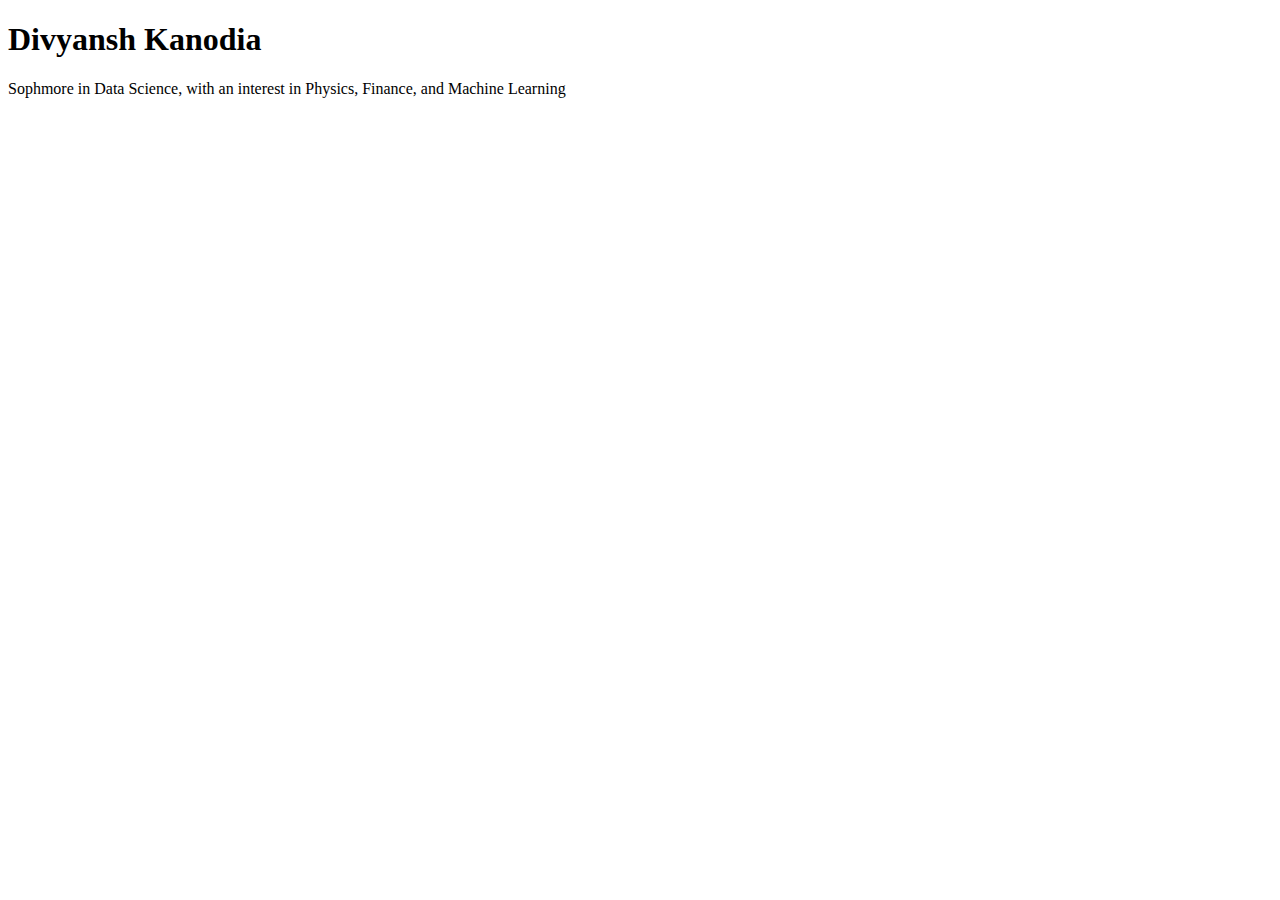
==== index.html @ 6568efee "Create index.html" ====
<!DOCTYPE html>
<html lang="en">
<head>
    <meta charset="UTF-8">
    <meta name="viewport" content="width=device-width, initial-scale=1.0">
    <title>Divyansh: Personal site and portfolio</title>
</head>
<body>
    <h1>Divyansh Kanodia</h1>
    <p>Sophmore in Data Science, with an interest in Physics, Finance, and Machine Learning</p>
</body>
</html>
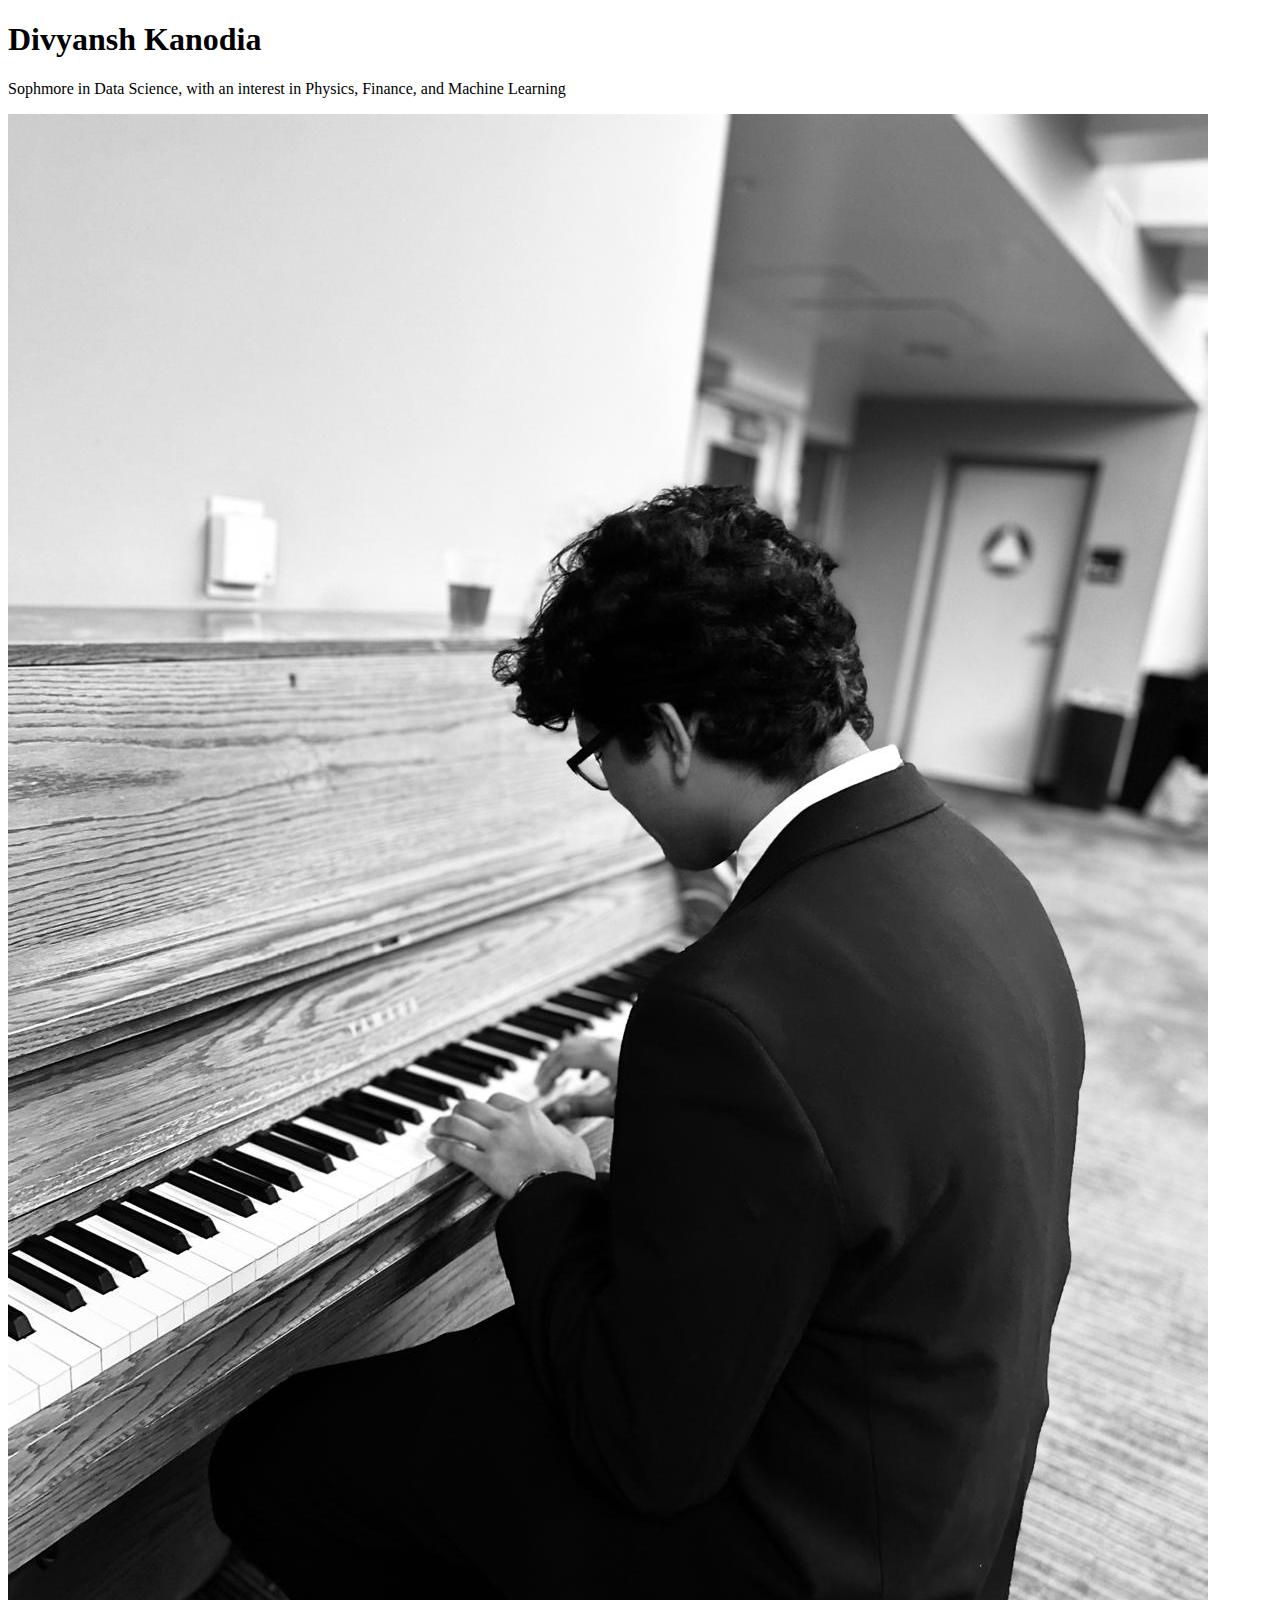
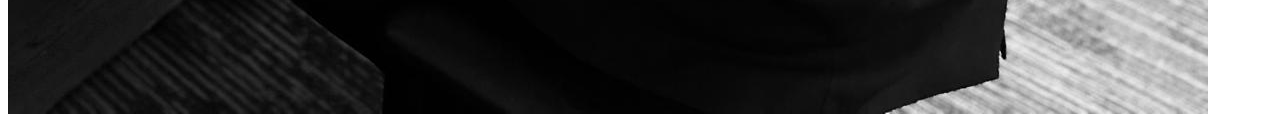
==== commit 0b67cb03: "img" ====
--- a/index.html
+++ b/index.html
@@ -8,5 +8,6 @@
 <body>
     <h1>Divyansh Kanodia</h1>
     <p>Sophmore in Data Science, with an interest in Physics, Finance, and Machine Learning</p>
+    <img src="images/WhatsApp Image 2025-04-02 at 21.42.58.jpeg" alt="My Photo while playing Keyboard">
 </body>
 </html>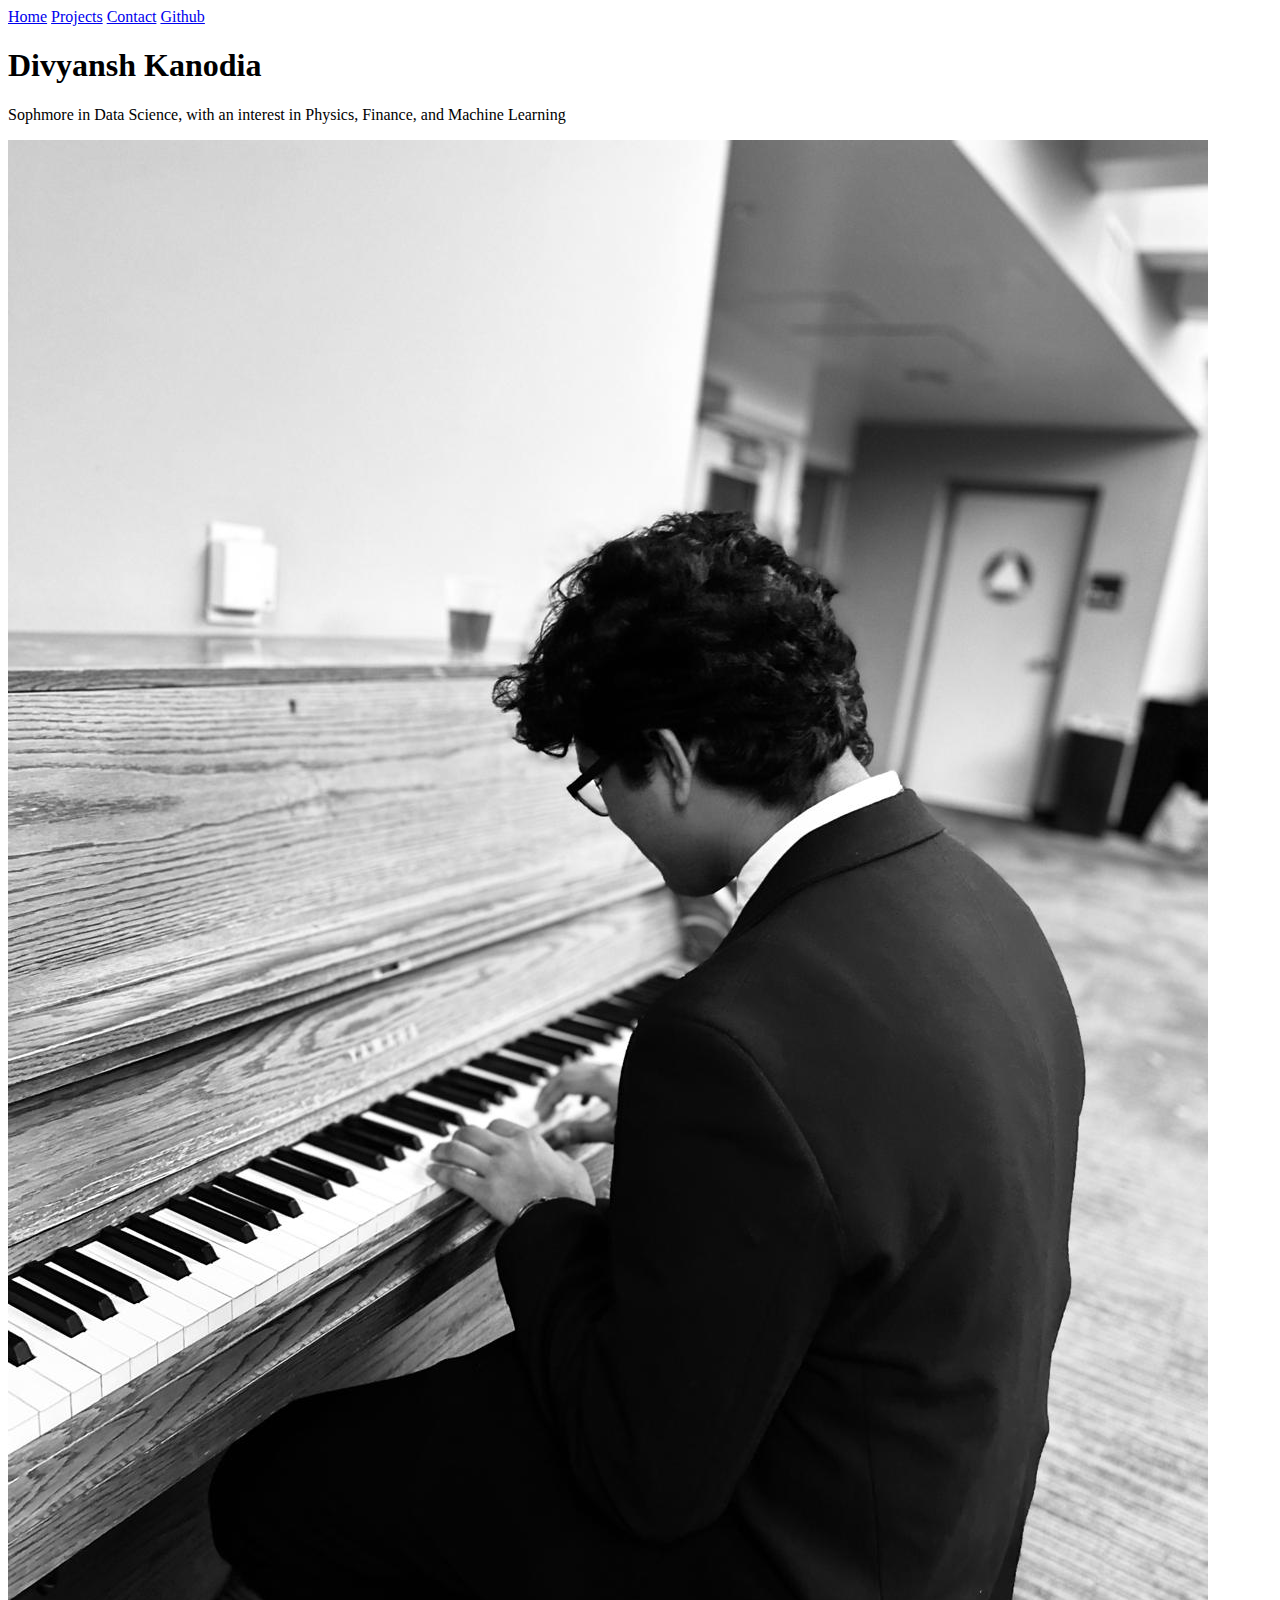
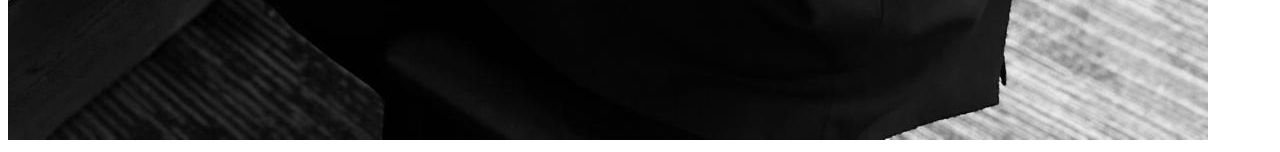
==== commit 2f2f82e3: "adding form" ====
--- a/index.html
+++ b/index.html
@@ -3,9 +3,16 @@
 <head>
     <meta charset="UTF-8">
     <meta name="viewport" content="width=device-width, initial-scale=1.0">
+    <link rel="stylesheet" href="style.css">
     <title>Divyansh: Personal site and portfolio</title>
 </head>
 <body>
+    <nav>
+        <a href = "../index.html">Home</a>
+        <a href = "../projects/index.html">Projects</a>
+        <a href = "../contact/index.html">Contact</a>
+        <a href="https://github.com/dkanodia" target="_blank">Github</a>
+    </nav>
     <h1>Divyansh Kanodia</h1>
     <p>Sophmore in Data Science, with an interest in Physics, Finance, and Machine Learning</p>
     <img src="images/WhatsApp Image 2025-04-02 at 21.42.58.jpeg" alt="My Photo while playing Keyboard">
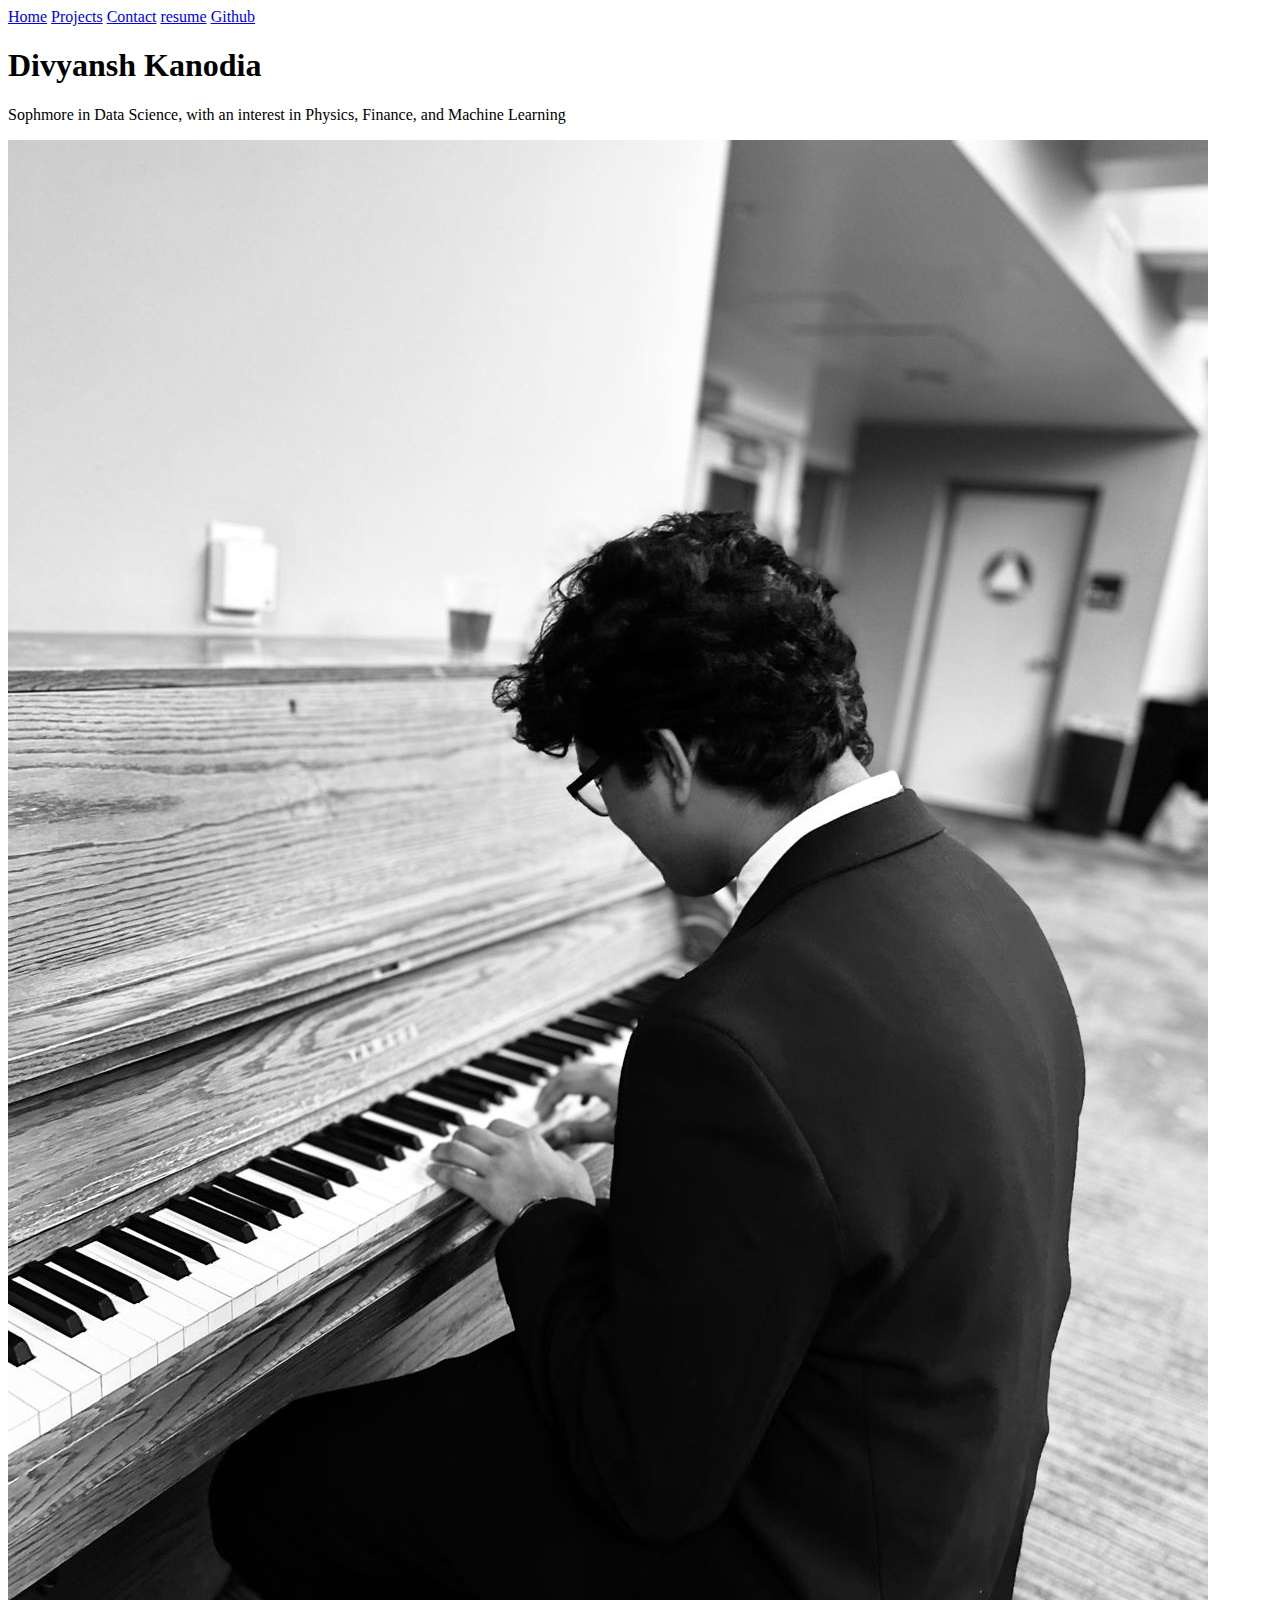
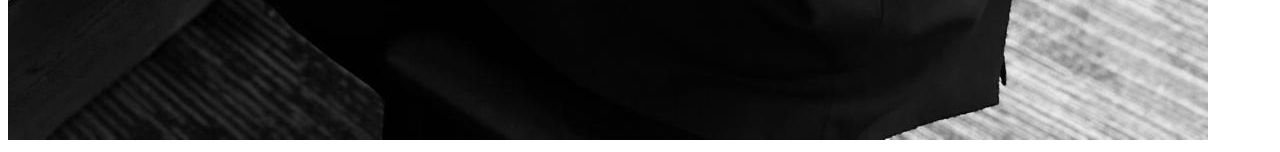
==== commit 05ae4030: "final code" ====
--- a/index.html
+++ b/index.html
@@ -11,6 +11,7 @@
         <a href = "../index.html">Home</a>
         <a href = "../projects/index.html">Projects</a>
         <a href = "../contact/index.html">Contact</a>
+        <a href="../resume.html">resume</a>
         <a href="https://github.com/dkanodia" target="_blank">Github</a>
     </nav>
     <h1>Divyansh Kanodia</h1>
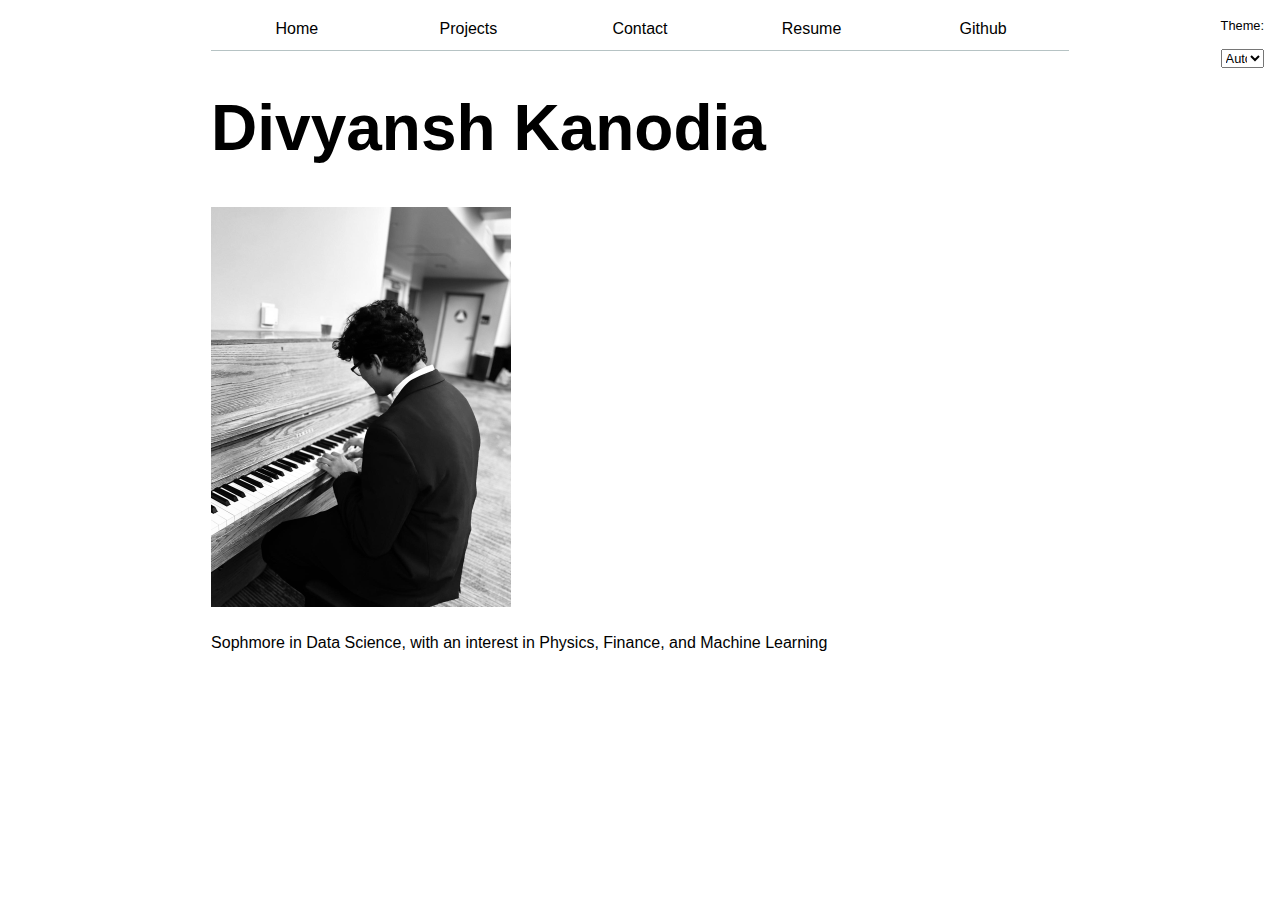
==== commit 84504ccb: "Merge pull request #2 from anigmea/main" ====
--- a/index.html
+++ b/index.html
@@ -4,18 +4,13 @@
     <meta charset="UTF-8">
     <meta name="viewport" content="width=device-width, initial-scale=1.0">
     <link rel="stylesheet" href="style.css">
+    <script type="module" src="global.js" ></script>
     <title>Divyansh: Personal site and portfolio</title>
 </head>
 <body>
-    <nav>
-        <a href = "../index.html">Home</a>
-        <a href = "../projects/index.html">Projects</a>
-        <a href = "../contact/index.html">Contact</a>
-        <a href="../resume.html">resume</a>
-        <a href="https://github.com/dkanodia" target="_blank">Github</a>
-    </nav>
+
     <h1>Divyansh Kanodia</h1>
+    <img src="images/WhatsApp Image 2025-04-02 at 21.42.58.jpeg" alt="My Photo while playing Keyboard" style="max-width: 300px; height: auto;">
     <p>Sophmore in Data Science, with an interest in Physics, Finance, and Machine Learning</p>
-    <img src="images/WhatsApp Image 2025-04-02 at 21.42.58.jpeg" alt="My Photo while playing Keyboard">
 </body>
 </html>--- a/style.css
+++ b/style.css
@@ -0,0 +1,135 @@
+:root {
+  --color-accent: oklch(65% 50% 0);
+  --black: oklch(0% 0% 0);
+  --border-color: oklch(50% 10% 200 / 40%); /* Updated border color for dark mode */
+}
+
+html {
+  accent-color: var(--color-accent);
+  color-scheme: light dark; /* Support automatic dark mode */
+}
+
+body {
+  font-family: sans-serif;
+  line-height: 1.6;
+  max-width: 100ch;
+  margin-inline: max(1em, (100% - 100ch) / 2);
+  padding-inline: 1em;
+  background-color: canvas; /* Use system background color */
+  color: canvastext; /* Use system text color */
+}
+
+nav {
+  display: flex;
+  border-bottom: 1px solid var(--border-color); /* Use the variable */
+  margin-bottom: 1em;
+}
+
+nav ul,
+nav li {
+  display: contents;
+}
+
+nav a {
+  flex: 1;
+  text-decoration: none;
+  color: inherit;
+  text-align: center;
+  padding: 0.5em;
+}
+
+nav a.current {
+  border-bottom: 0.4em solid oklch(90% 2% 200);
+  padding-bottom: 0.1em;
+}
+
+nav a:hover {
+  background-color: color-mix(in oklch, var(--color-accent), canvas 85%); /* Updated hover color */
+  border-bottom: 0.4em solid var(--color-accent);
+}
+
+input,
+textarea,
+button,
+select {
+  font: inherit;
+  width: 100%;
+  box-sizing: border-box;
+}
+
+form {
+  display: grid;
+  grid-template-columns: auto 1fr;
+  gap: 1em;
+}
+
+label {
+  display: grid;
+  grid-template-columns: subgrid;
+  grid-column: 1 / -1;
+  gap: 1em;
+}
+
+button {
+  grid-column: 1 / -1;
+}
+
+.projects {
+  display: grid;
+  grid-template-columns: repeat(auto-fill, minmax(15em, 1fr));
+  gap: 1em;
+}
+
+article {
+  display: grid;
+  grid-template-rows: subgrid;
+  grid-row: span 3;
+  gap: 1em;
+}
+
+article h2 {
+  margin: 0;
+}
+
+h1 {
+  font-size: 400%;
+}
+
+h1, h2, h3, h4, h5, h6 {
+  line-height: 1.1;
+  text-wrap: balance;
+}
+
+.resume-page h1 {
+  color: canvastext; /* Use adaptive color */
+  text-align: center;
+}
+
+.resume-page section {
+  padding: 1.5em;
+  border-radius: 1em;
+  background-color: canvas; /* Adapt to light/dark background */
+}
+
+.resume-page article {
+  padding: 1em;
+  border-left: 4px solid var(--black);
+  margin-top: 1em;
+}
+
+.resume-page h2 {
+  font-size: 200%;
+  color: canvastext; /* Adaptive heading color */
+}
+
+/* Dark mode switch positioning */
+.color-scheme {
+  position: absolute;
+  top: 1rem;
+  right: 1rem;
+  font-size: 80%;
+}
+
+.color-scheme select {
+  font: inherit;
+}
